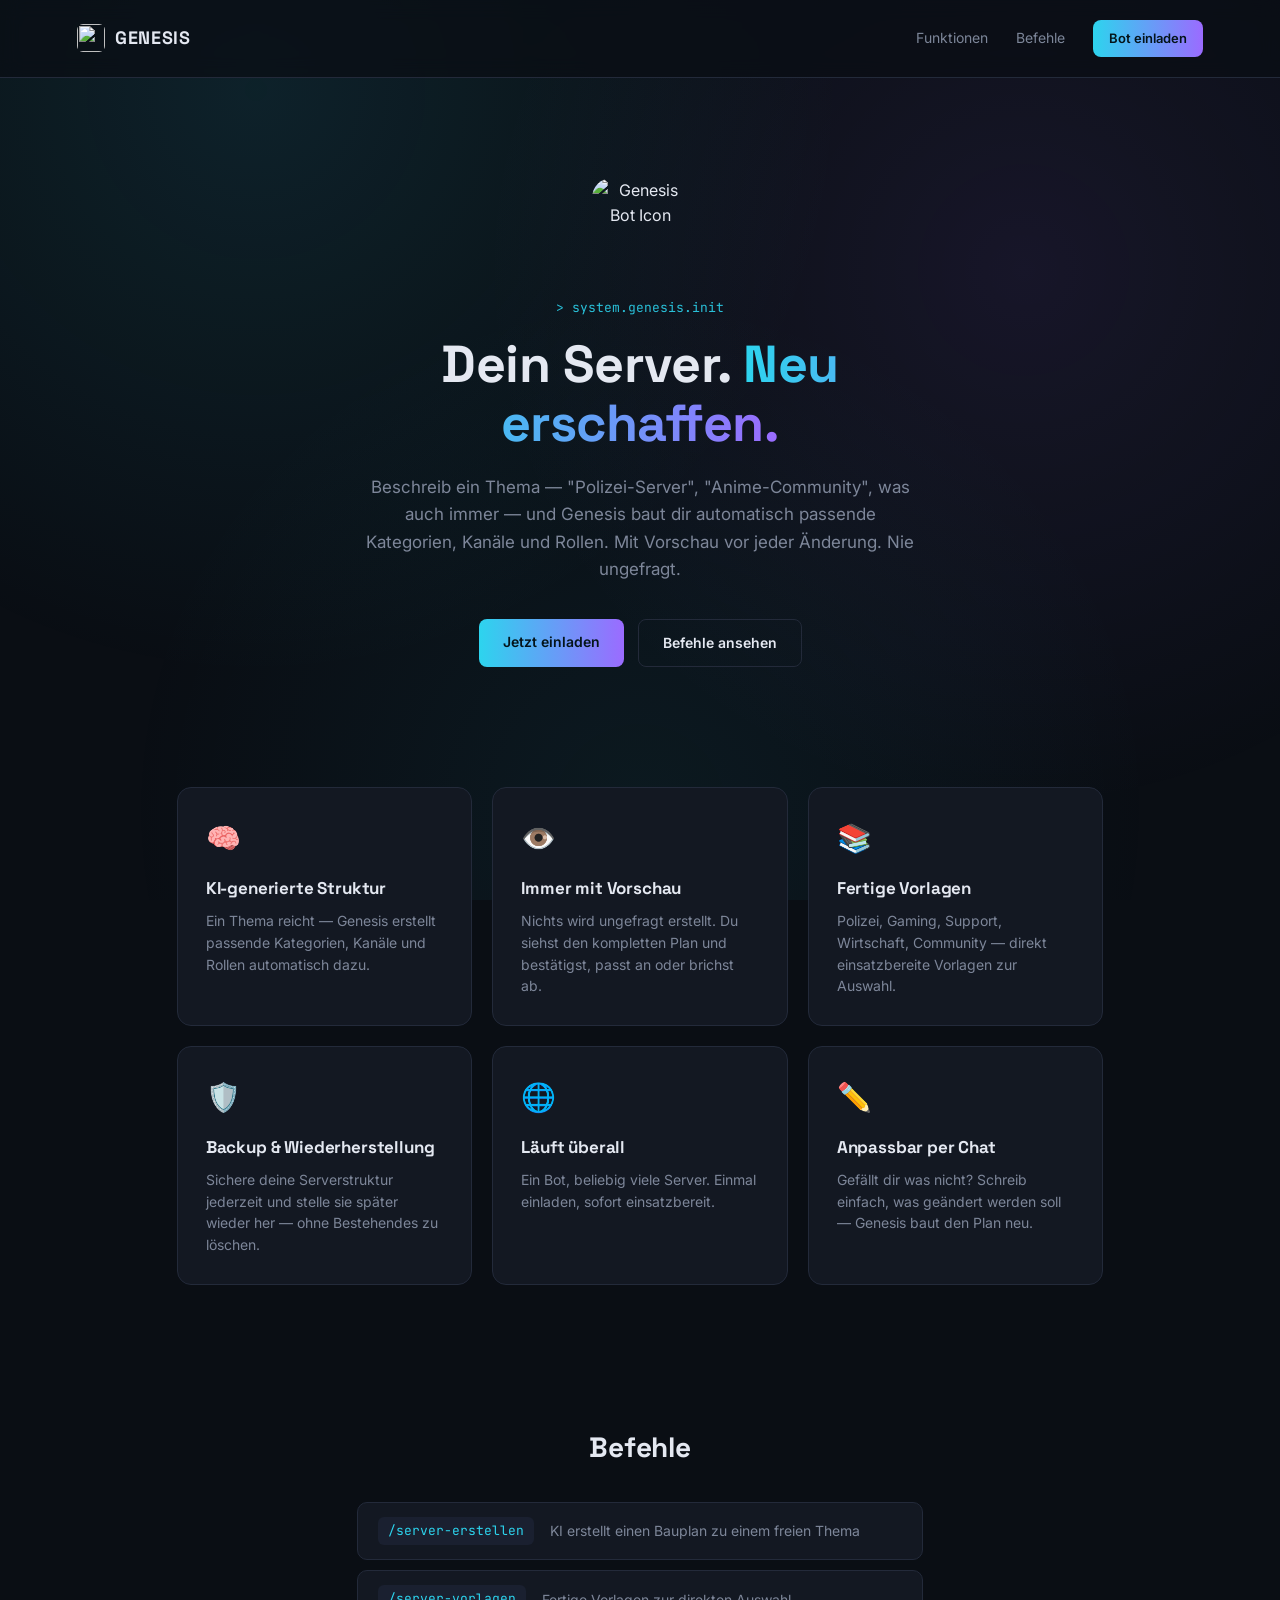
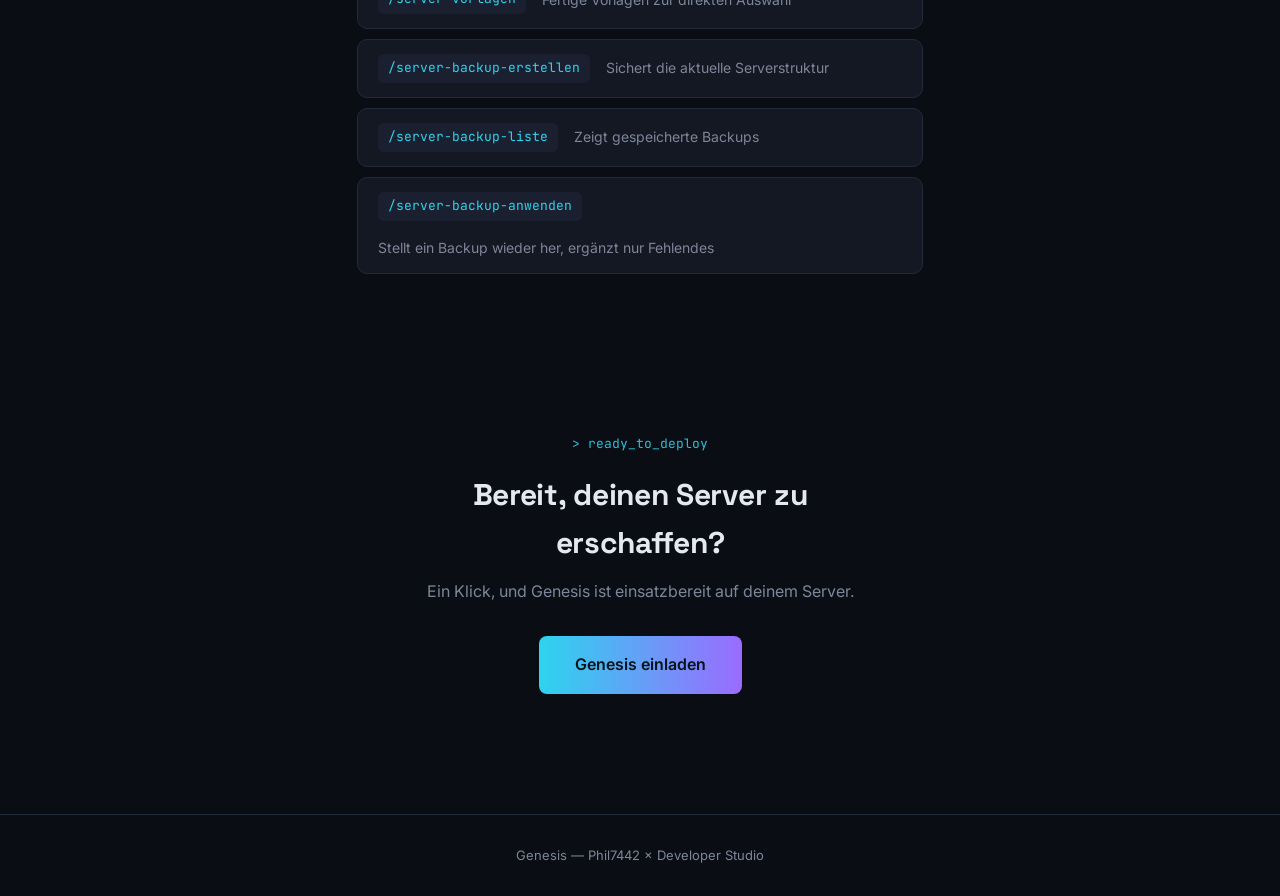
==== index.html @ d40dd6c3 "Add files via upload" ====
<!DOCTYPE html>
<html lang="de">
<head>
<meta charset="UTF-8">
<meta name="viewport" content="width=device-width, initial-scale=1.0">
<title>Genesis — KI-Server-Baumeister für Discord</title>
<meta name="description" content="Genesis baut dir per KI komplette Discord-Server auf: Kategorien, Kanäle und Rollen passend zu deinem Thema, mit Vorschau, Vorlagen und Backup-Funktion.">
<link rel="icon" href="assets/genesis-icon.png">
<link rel="preconnect" href="https://fonts.googleapis.com">
<link href="https://fonts.googleapis.com/css2?family=Space+Grotesk:wght@500;600;700&family=Inter:wght@400;500;600&family=JetBrains+Mono:wght@400;500;600&display=swap" rel="stylesheet">
<link rel="stylesheet" href="style.css">
</head>
<body>

  <div class="glow-bg" aria-hidden="true"></div>

  <header class="topbar">
    <div class="brand">
      <img src="assets/genesis-icon.png" alt="" class="brand-icon">
      <span>GENESIS</span>
    </div>
    <nav class="topnav">
      <a href="#features">Funktionen</a>
      <a href="#commands">Befehle</a>
      <a href="#invite" class="btn btn-primary btn-sm">Bot einladen</a>
    </nav>
  </header>

  <main>
    <section class="hero">
      <img src="assets/genesis-icon.png" alt="Genesis Bot Icon" class="hero-icon">
      <div class="mono eyebrow">&gt; system.genesis.init</div>
      <h1>Dein Server. <span class="grad-text">Neu erschaffen.</span></h1>
      <p class="hero-sub">
        Beschreib ein Thema — "Polizei-Server", "Anime-Community", was auch immer —
        und Genesis baut dir automatisch passende Kategorien, Kanäle und Rollen.
        Mit Vorschau vor jeder Änderung. Nie ungefragt.
      </p>
      <div class="hero-actions">
        <a href="#invite" class="btn btn-primary">Jetzt einladen</a>
        <a href="#commands" class="btn btn-ghost">Befehle ansehen</a>
      </div>
    </section>

    <section id="features" class="features">
      <div class="feature-card">
        <div class="feature-icon">🧠</div>
        <h3>KI-generierte Struktur</h3>
        <p>Ein Thema reicht — Genesis erstellt passende Kategorien, Kanäle und Rollen automatisch dazu.</p>
      </div>
      <div class="feature-card">
        <div class="feature-icon">👁️</div>
        <h3>Immer mit Vorschau</h3>
        <p>Nichts wird ungefragt erstellt. Du siehst den kompletten Plan und bestätigst, passt an oder brichst ab.</p>
      </div>
      <div class="feature-card">
        <div class="feature-icon">📚</div>
        <h3>Fertige Vorlagen</h3>
        <p>Polizei, Gaming, Support, Wirtschaft, Community — direkt einsatzbereite Vorlagen zur Auswahl.</p>
      </div>
      <div class="feature-card">
        <div class="feature-icon">🛡️</div>
        <h3>Backup & Wiederherstellung</h3>
        <p>Sichere deine Serverstruktur jederzeit und stelle sie später wieder her — ohne Bestehendes zu löschen.</p>
      </div>
      <div class="feature-card">
        <div class="feature-icon">🌐</div>
        <h3>Läuft überall</h3>
        <p>Ein Bot, beliebig viele Server. Einmal einladen, sofort einsatzbereit.</p>
      </div>
      <div class="feature-card">
        <div class="feature-icon">✏️</div>
        <h3>Anpassbar per Chat</h3>
        <p>Gefällt dir was nicht? Schreib einfach, was geändert werden soll — Genesis baut den Plan neu.</p>
      </div>
    </section>

    <section id="commands" class="commands">
      <h2>Befehle</h2>
      <div class="command-list">
        <div class="command-row">
          <code>/server-erstellen</code>
          <span>KI erstellt einen Bauplan zu einem freien Thema</span>
        </div>
        <div class="command-row">
          <code>/server-vorlagen</code>
          <span>Fertige Vorlagen zur direkten Auswahl</span>
        </div>
        <div class="command-row">
          <code>/server-backup-erstellen</code>
          <span>Sichert die aktuelle Serverstruktur</span>
        </div>
        <div class="command-row">
          <code>/server-backup-liste</code>
          <span>Zeigt gespeicherte Backups</span>
        </div>
        <div class="command-row">
          <code>/server-backup-anwenden</code>
          <span>Stellt ein Backup wieder her, ergänzt nur Fehlendes</span>
        </div>
      </div>
    </section>

    <section id="invite" class="invite">
      <div class="mono eyebrow">&gt; ready_to_deploy</div>
      <h2>Bereit, deinen Server zu erschaffen?</h2>
      <p>Ein Klick, und Genesis ist einsatzbereit auf deinem Server.</p>
      <a href="INVITE_LINK_HIER_EINTRAGEN" class="btn btn-primary btn-lg">Genesis einladen</a>
    </section>
  </main>

  <footer>
    <span>Genesis — Phil7442 × Developer Studio</span>
  </footer>

</body>
</html>
---- style.css ----
:root {
  --bg: #0a0e14;
  --surface: #131822;
  --surface-2: #1a2030;
  --border: #232a3a;
  --cyan: #2dd4ee;
  --violet: #9b6bff;
  --text: #e4e8f1;
  --text-dim: #7d8699;
}
* { box-sizing: border-box; margin: 0; padding: 0; }
html { scroll-behavior: smooth; }
body {
  background: var(--bg);
  color: var(--text);
  font-family: 'Inter', sans-serif;
  line-height: 1.6;
  overflow-x: hidden;
}
h1, h2, h3, .brand { font-family: 'Space Grotesk', sans-serif; letter-spacing: -0.01em; }
.mono { font-family: 'JetBrains Mono', monospace; }
a { color: inherit; text-decoration: none; }

.glow-bg {
  position: fixed; inset: 0; z-index: -1; pointer-events: none;
  background:
    radial-gradient(circle at 20% 10%, rgba(45,212,238,0.10), transparent 45%),
    radial-gradient(circle at 80% 30%, rgba(155,107,255,0.09), transparent 45%),
    radial-gradient(circle at 50% 90%, rgba(45,212,238,0.06), transparent 50%);
}

.grad-text {
  background: linear-gradient(90deg, var(--cyan), var(--violet));
  -webkit-background-clip: text;
  background-clip: text;
  color: transparent;
}

/* Topbar */
.topbar {
  display: flex; align-items: center; justify-content: space-between;
  padding: 20px 6vw; position: sticky; top: 0; z-index: 10;
  background: rgba(10,14,20,0.75); backdrop-filter: blur(10px);
  border-bottom: 1px solid var(--border);
}
.brand { display: flex; align-items: center; gap: 10px; font-weight: 700; font-size: 18px; letter-spacing: 0.04em; }
.brand-icon { width: 28px; height: 28px; border-radius: 6px; }
.topnav { display: flex; align-items: center; gap: 28px; }
.topnav a:not(.btn) { color: var(--text-dim); font-size: 14px; transition: 0.15s; }
.topnav a:not(.btn):hover { color: var(--text); }

/* Buttons */
.btn {
  display: inline-block; font-weight: 600; padding: 12px 24px; border-radius: 8px;
  border: 1px solid var(--border); transition: 0.15s; font-size: 14px;
}
.btn-primary { background: linear-gradient(90deg, var(--cyan), var(--violet)); color: #04141a; border: none; }
.btn-primary:hover { filter: brightness(1.1); }
.btn-ghost { background: transparent; color: var(--text); border-color: var(--border); }
.btn-ghost:hover { border-color: var(--cyan); color: var(--cyan); }
.btn-sm { padding: 8px 16px; font-size: 13px; }
.btn-lg { padding: 16px 36px; font-size: 16px; }

/* Hero */
.hero {
  max-width: 720px; margin: 0 auto; padding: 100px 6vw 80px;
  text-align: center; display: flex; flex-direction: column; align-items: center;
}
.hero-icon { width: 96px; height: 96px; border-radius: 20px; margin-bottom: 24px; }
.eyebrow { color: var(--cyan); font-size: 13px; margin-bottom: 16px; opacity: 0.9; }
.hero h1 { font-size: clamp(32px, 6vw, 52px); font-weight: 700; margin-bottom: 20px; line-height: 1.15; }
.hero-sub { color: var(--text-dim); font-size: 17px; max-width: 560px; margin-bottom: 36px; }
.hero-actions { display: flex; gap: 14px; flex-wrap: wrap; justify-content: center; }

/* Features */
.features {
  max-width: 1080px; margin: 0 auto; padding: 40px 6vw 100px;
  display: grid; grid-template-columns: repeat(auto-fit, minmax(260px, 1fr)); gap: 20px;
}
.feature-card {
  background: var(--surface); border: 1px solid var(--border); border-radius: 14px;
  padding: 28px; transition: 0.2s;
}
.feature-card:hover { border-color: rgba(45,212,238,0.35); transform: translateY(-2px); }
.feature-icon { font-size: 28px; margin-bottom: 14px; }
.feature-card h3 { font-size: 17px; margin-bottom: 8px; }
.feature-card p { color: var(--text-dim); font-size: 14px; line-height: 1.55; }

/* Commands */
.commands { max-width: 720px; margin: 0 auto; padding: 40px 6vw 100px; }
.commands h2 { text-align: center; font-size: 28px; margin-bottom: 32px; }
.command-list { display: flex; flex-direction: column; gap: 10px; }
.command-row {
  display: flex; align-items: center; gap: 16px; flex-wrap: wrap;
  background: var(--surface); border: 1px solid var(--border); border-radius: 10px;
  padding: 14px 20px;
}
.command-row code {
  font-family: 'JetBrains Mono', monospace; color: var(--cyan); font-size: 13px;
  background: var(--surface-2); padding: 4px 10px; border-radius: 6px; flex-shrink: 0;
}
.command-row span { color: var(--text-dim); font-size: 14px; }

/* Invite */
.invite {
  max-width: 600px; margin: 0 auto; padding: 60px 6vw 120px; text-align: center;
}
.invite h2 { font-size: 30px; margin-bottom: 12px; }
.invite p { color: var(--text-dim); margin-bottom: 32px; }

/* Footer */
footer {
  text-align: center; padding: 30px; color: var(--text-dim); font-size: 13px;
  border-top: 1px solid var(--border);
}

@media (max-width: 640px) {
  .topnav a:not(.btn) { display: none; }
}
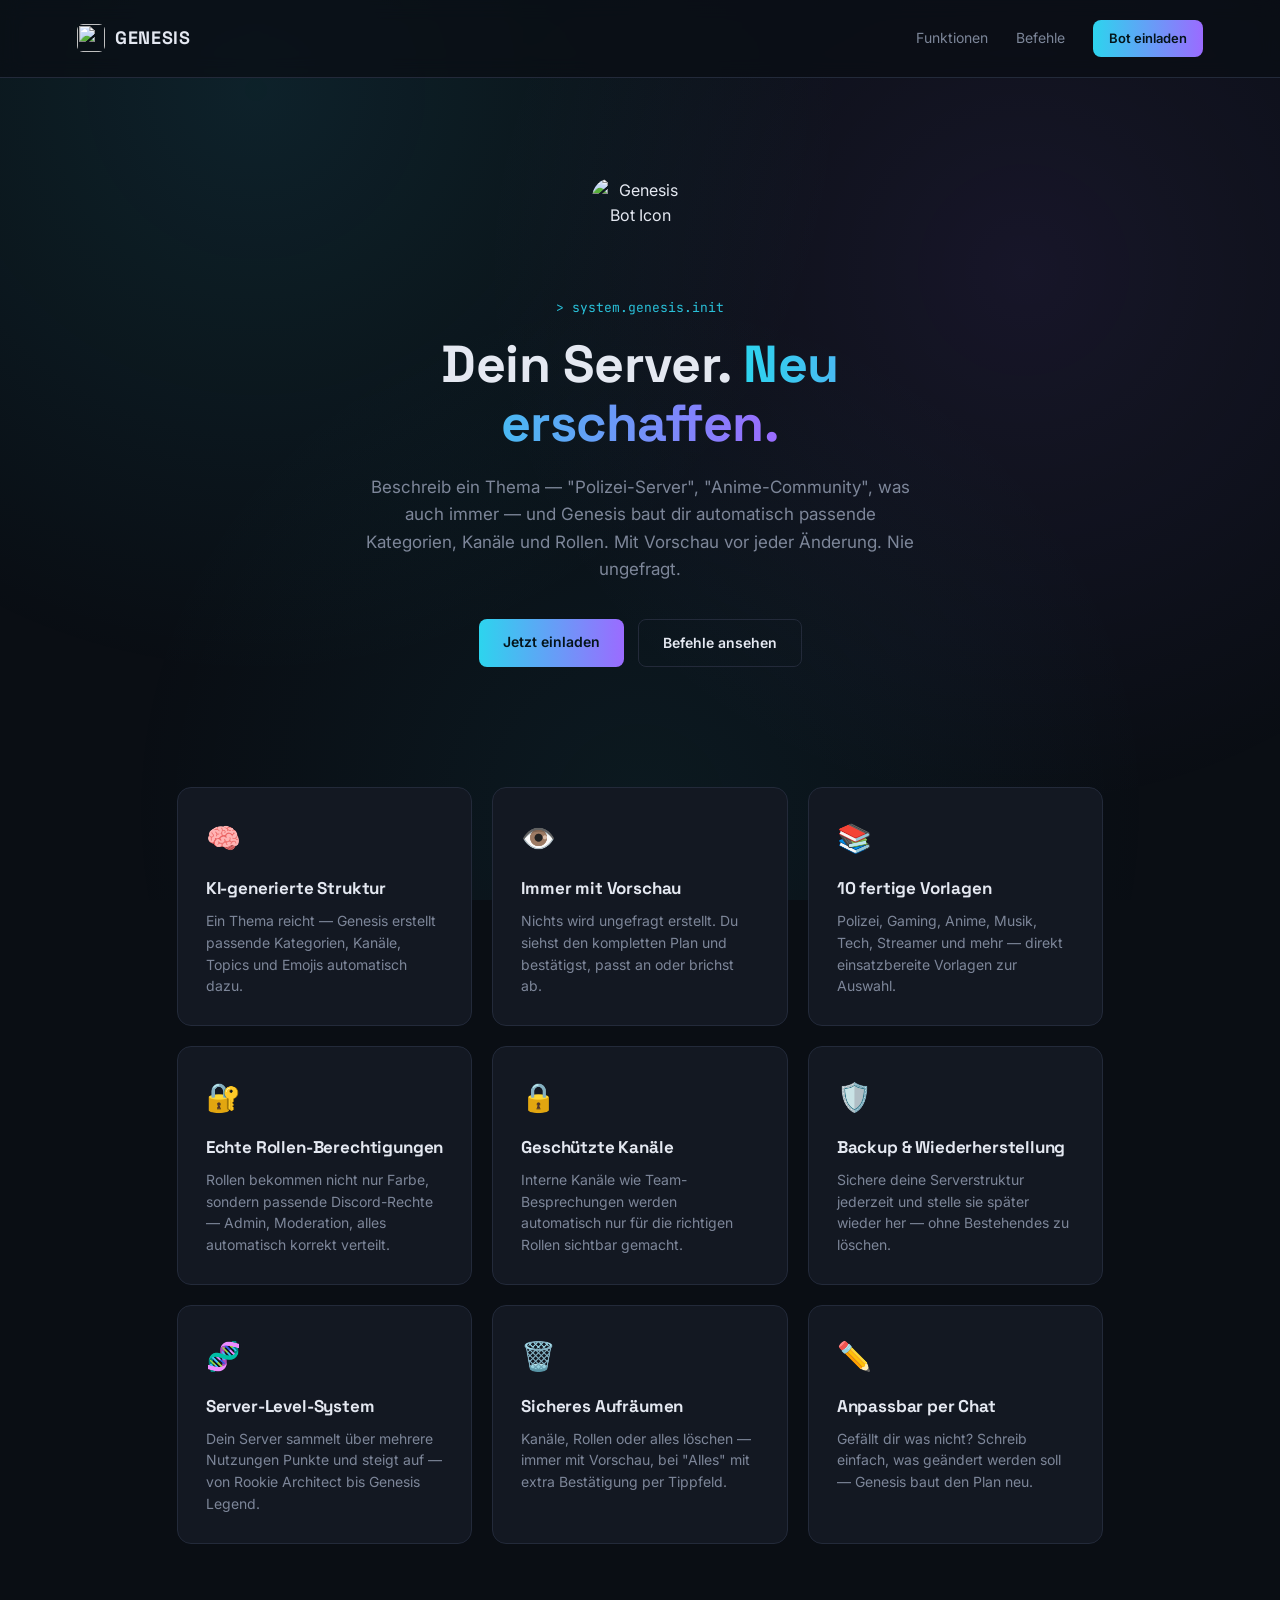
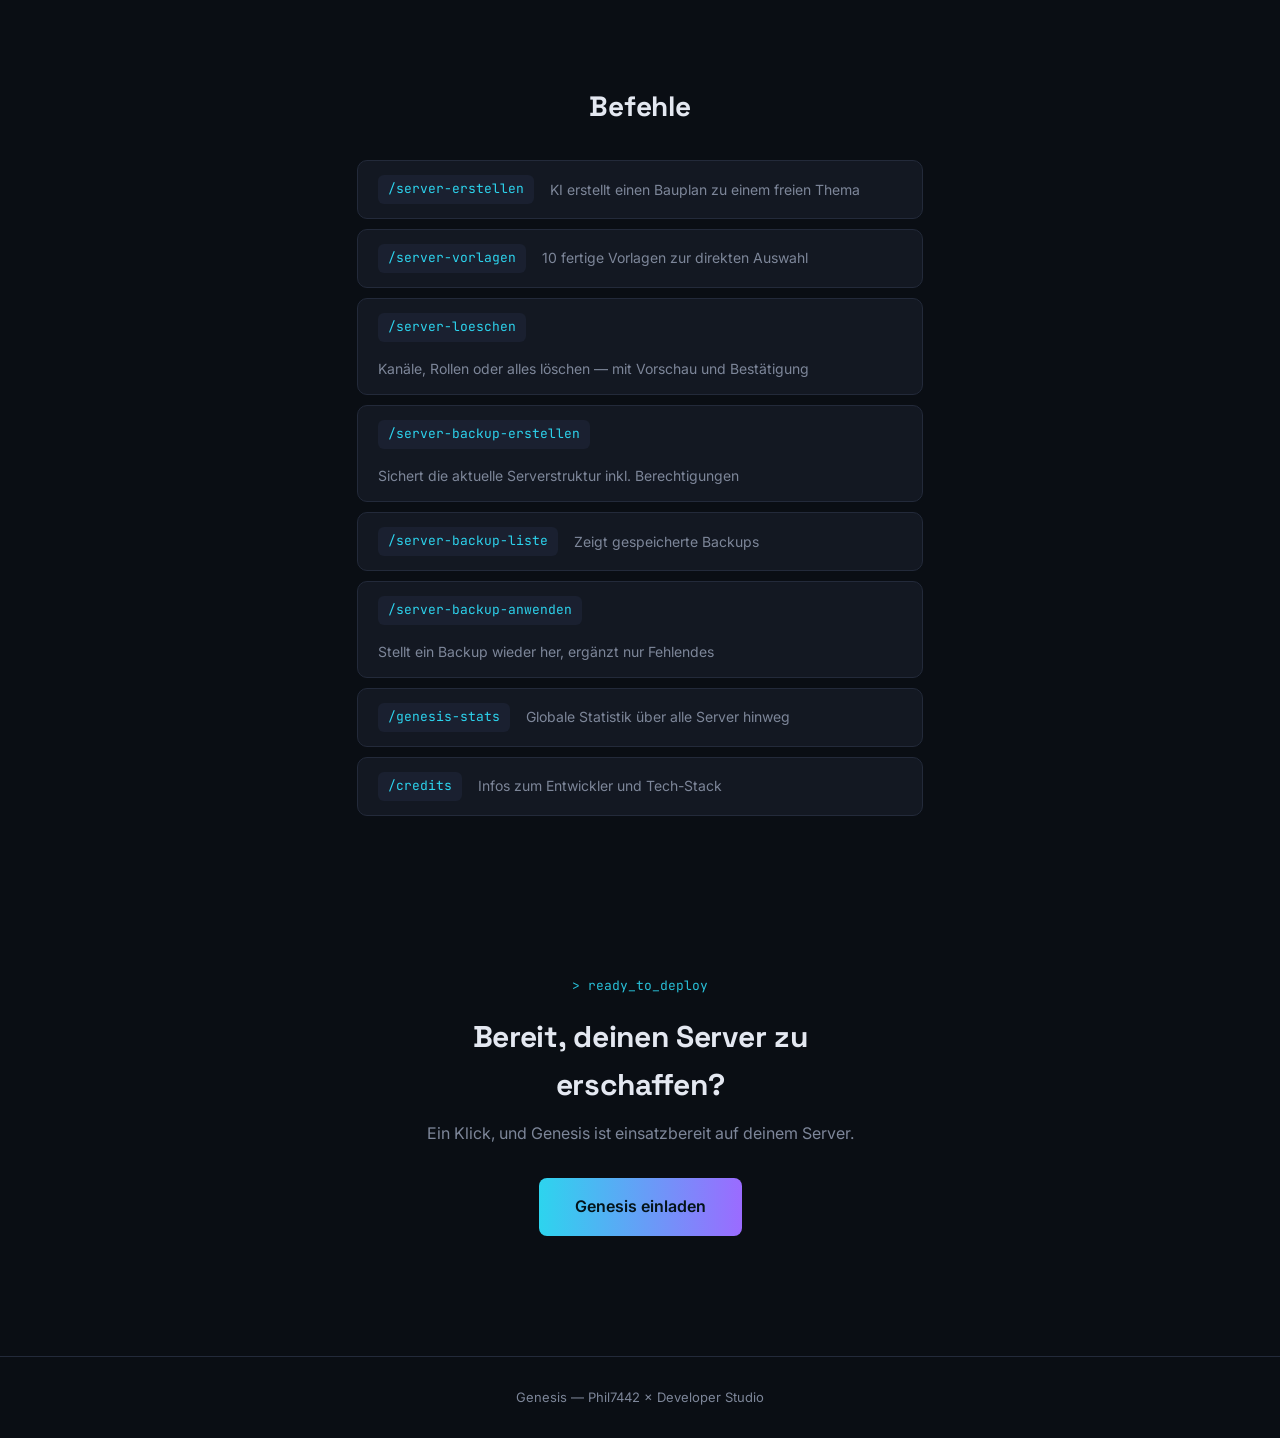
==== commit 60562745: "Add files via upload" ====
--- a/index.html
+++ b/index.html
@@ -4,7 +4,7 @@
 <meta charset="UTF-8">
 <meta name="viewport" content="width=device-width, initial-scale=1.0">
 <title>Genesis — KI-Server-Baumeister für Discord</title>
-<meta name="description" content="Genesis baut dir per KI komplette Discord-Server auf: Kategorien, Kanäle und Rollen passend zu deinem Thema, mit Vorschau, Vorlagen und Backup-Funktion.">
+<meta name="description" content="Genesis baut dir per KI komplette Discord-Server auf: Kategorien, Kanäle, echte Rollen-Berechtigungen und geschützte Team-Kanäle passend zu deinem Thema, mit Vorschau, 10 Vorlagen, Level-System und Backup-Funktion.">
 <link rel="icon" href="assets/genesis-icon.png">
 <link rel="preconnect" href="https://fonts.googleapis.com">
 <link href="https://fonts.googleapis.com/css2?family=Space+Grotesk:wght@500;600;700&family=Inter:wght@400;500;600&family=JetBrains+Mono:wght@400;500;600&display=swap" rel="stylesheet">
@@ -46,7 +46,7 @@
       <div class="feature-card">
         <div class="feature-icon">🧠</div>
         <h3>KI-generierte Struktur</h3>
-        <p>Ein Thema reicht — Genesis erstellt passende Kategorien, Kanäle und Rollen automatisch dazu.</p>
+        <p>Ein Thema reicht — Genesis erstellt passende Kategorien, Kanäle, Topics und Emojis automatisch dazu.</p>
       </div>
       <div class="feature-card">
         <div class="feature-icon">👁️</div>
@@ -55,8 +55,18 @@
       </div>
       <div class="feature-card">
         <div class="feature-icon">📚</div>
-        <h3>Fertige Vorlagen</h3>
-        <p>Polizei, Gaming, Support, Wirtschaft, Community — direkt einsatzbereite Vorlagen zur Auswahl.</p>
+        <h3>10 fertige Vorlagen</h3>
+        <p>Polizei, Gaming, Anime, Musik, Tech, Streamer und mehr — direkt einsatzbereite Vorlagen zur Auswahl.</p>
+      </div>
+      <div class="feature-card">
+        <div class="feature-icon">🔐</div>
+        <h3>Echte Rollen-Berechtigungen</h3>
+        <p>Rollen bekommen nicht nur Farbe, sondern passende Discord-Rechte — Admin, Moderation, alles automatisch korrekt verteilt.</p>
+      </div>
+      <div class="feature-card">
+        <div class="feature-icon">🔒</div>
+        <h3>Geschützte Kanäle</h3>
+        <p>Interne Kanäle wie Team-Besprechungen werden automatisch nur für die richtigen Rollen sichtbar gemacht.</p>
       </div>
       <div class="feature-card">
         <div class="feature-icon">🛡️</div>
@@ -64,9 +74,14 @@
         <p>Sichere deine Serverstruktur jederzeit und stelle sie später wieder her — ohne Bestehendes zu löschen.</p>
       </div>
       <div class="feature-card">
-        <div class="feature-icon">🌐</div>
-        <h3>Läuft überall</h3>
-        <p>Ein Bot, beliebig viele Server. Einmal einladen, sofort einsatzbereit.</p>
+        <div class="feature-icon">🧬</div>
+        <h3>Server-Level-System</h3>
+        <p>Dein Server sammelt über mehrere Nutzungen Punkte und steigt auf — von Rookie Architect bis Genesis Legend.</p>
+      </div>
+      <div class="feature-card">
+        <div class="feature-icon">🗑️</div>
+        <h3>Sicheres Aufräumen</h3>
+        <p>Kanäle, Rollen oder alles löschen — immer mit Vorschau, bei "Alles" mit extra Bestätigung per Tippfeld.</p>
       </div>
       <div class="feature-card">
         <div class="feature-icon">✏️</div>
@@ -84,11 +99,15 @@
         </div>
         <div class="command-row">
           <code>/server-vorlagen</code>
-          <span>Fertige Vorlagen zur direkten Auswahl</span>
+          <span>10 fertige Vorlagen zur direkten Auswahl</span>
+        </div>
+        <div class="command-row">
+          <code>/server-loeschen</code>
+          <span>Kanäle, Rollen oder alles löschen — mit Vorschau und Bestätigung</span>
         </div>
         <div class="command-row">
           <code>/server-backup-erstellen</code>
-          <span>Sichert die aktuelle Serverstruktur</span>
+          <span>Sichert die aktuelle Serverstruktur inkl. Berechtigungen</span>
         </div>
         <div class="command-row">
           <code>/server-backup-liste</code>
@@ -98,6 +117,14 @@
           <code>/server-backup-anwenden</code>
           <span>Stellt ein Backup wieder her, ergänzt nur Fehlendes</span>
         </div>
+        <div class="command-row">
+          <code>/genesis-stats</code>
+          <span>Globale Statistik über alle Server hinweg</span>
+        </div>
+        <div class="command-row">
+          <code>/credits</code>
+          <span>Infos zum Entwickler und Tech-Stack</span>
+        </div>
       </div>
     </section>
 
@@ -105,7 +132,7 @@
       <div class="mono eyebrow">&gt; ready_to_deploy</div>
       <h2>Bereit, deinen Server zu erschaffen?</h2>
       <p>Ein Klick, und Genesis ist einsatzbereit auf deinem Server.</p>
-      <a href="INVITE_LINK_HIER_EINTRAGEN" class="btn btn-primary btn-lg">Genesis einladen</a>
+      <a href="https://discord.com/api/oauth2/authorize?client_id=1523338156877942854&permissions=8&scope=bot%20applications.commands" class="btn btn-primary btn-lg">Genesis einladen</a>
     </section>
   </main>
 
